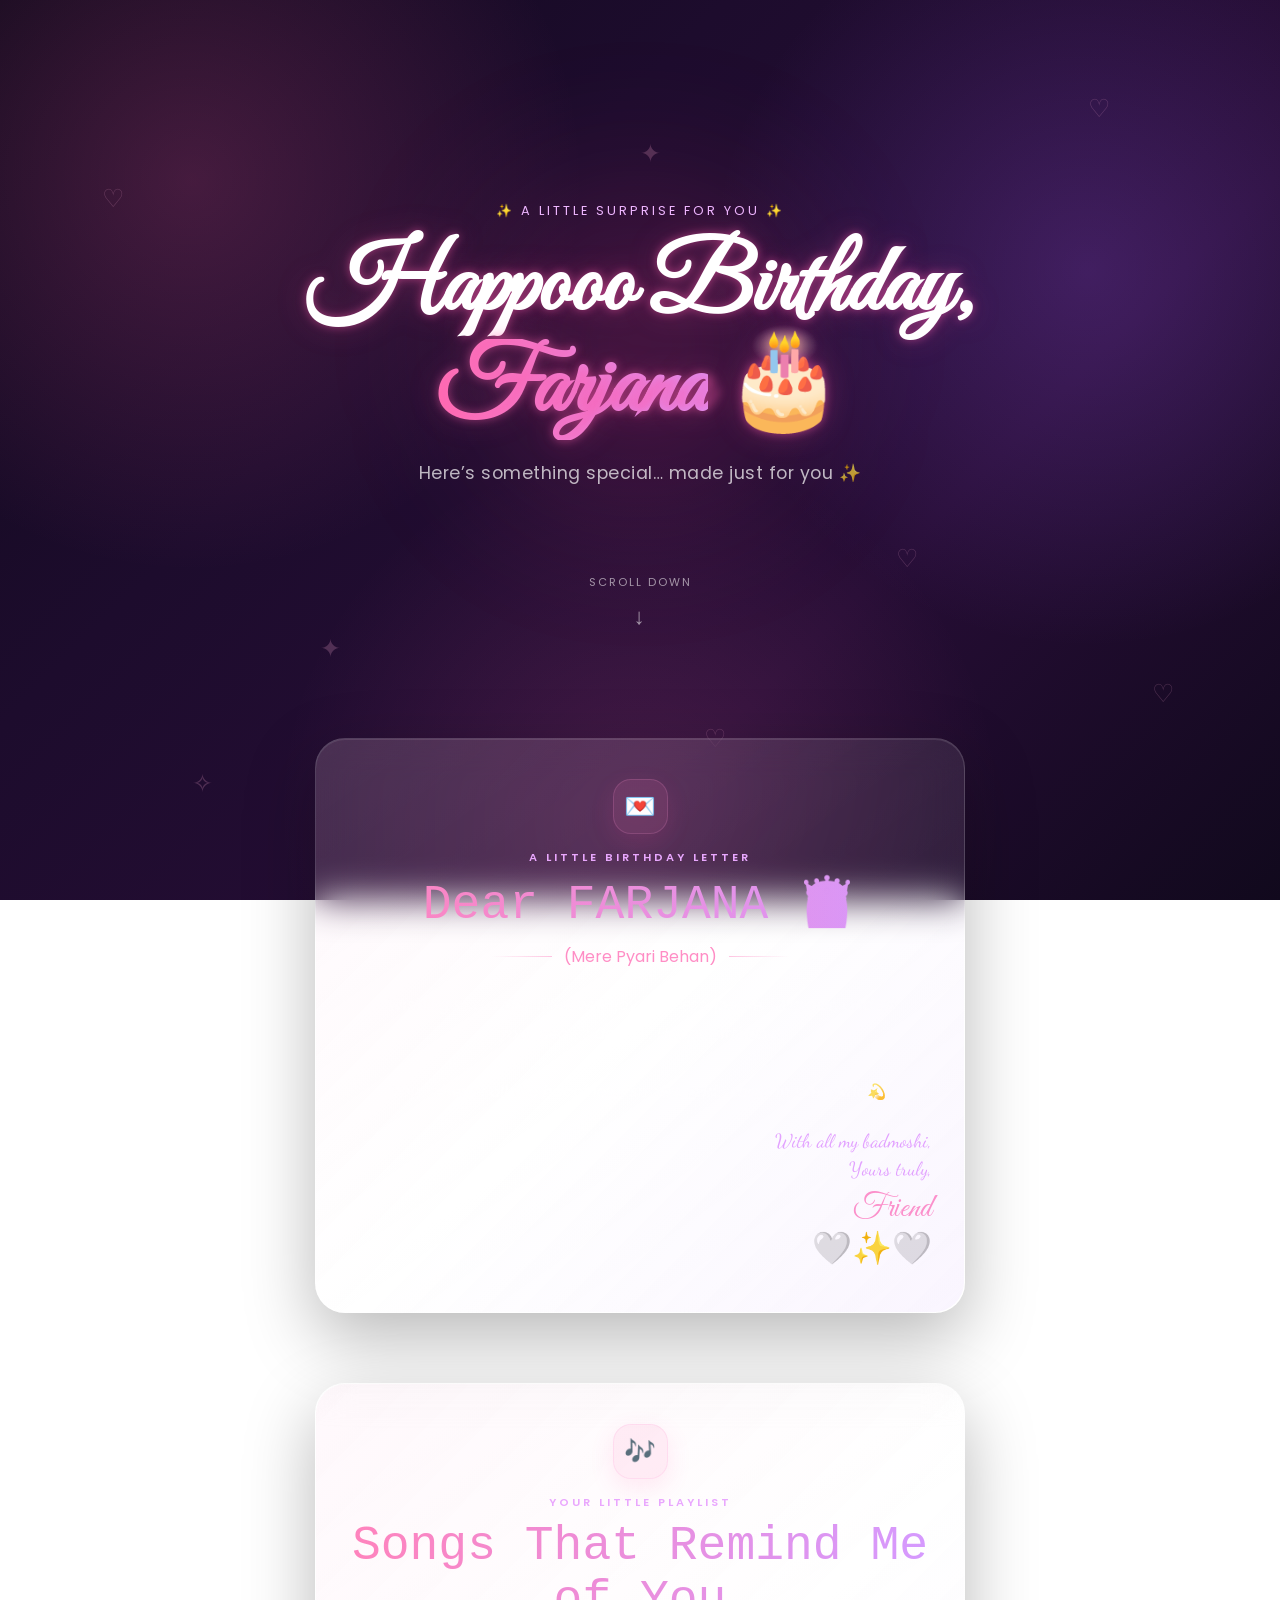
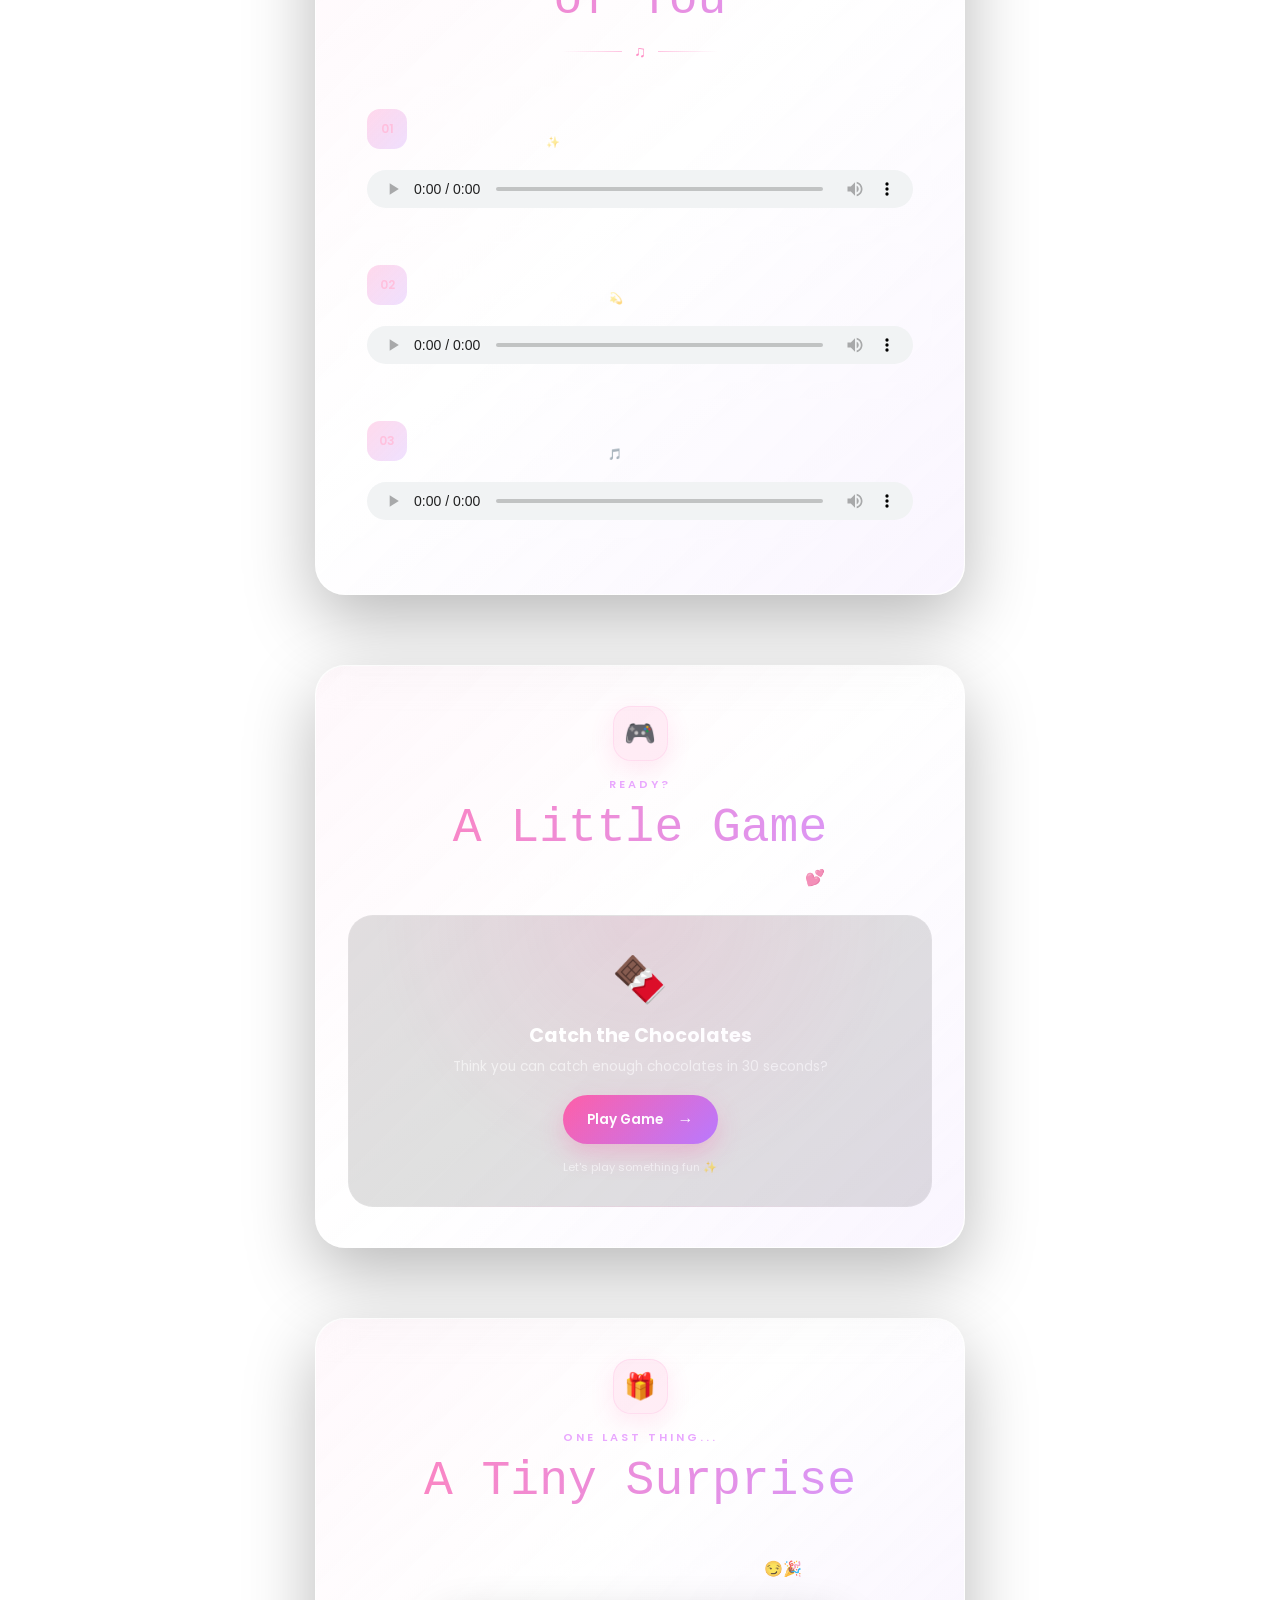
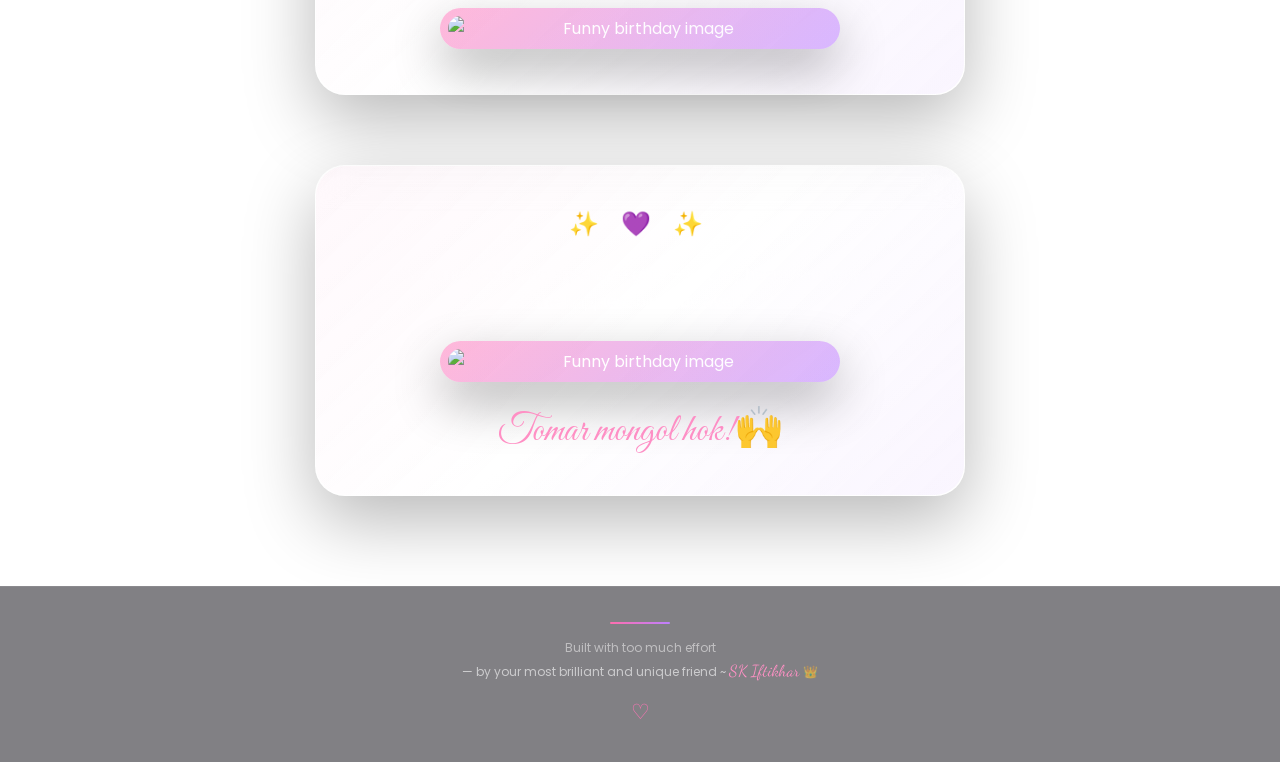
==== main.html @ 19178cad "Add files via upload" ====
<!DOCTYPE html>
<html lang="en">
<head>
    <meta charset="UTF-8" />
    <meta name="viewport" content="width=device-width, initial-scale=1.0" />

    <title>Happooo Birthday 🎂💖</title>

    <!-- Google Fonts -->
    <link rel="preconnect" href="https://fonts.googleapis.com">
    <link rel="preconnect" href="https://fonts.gstatic.com" crossorigin>

    <link href="https://fonts.googleapis.com/css2?family=Dancing+Script:wght@500;600;700&family=Great+Vibes&family=Pacifico&family=Poppins:wght@300;400;500;600;700&display=swap" rel="stylesheet">

    <link rel="stylesheet" href="main.css" />
</head>

<body>

    <!-- Floating background decorations -->
    <div class="background-hearts">
        <span>♡</span>
        <span>♡</span>
        <span>✦</span>
        <span>♡</span>
        <span>✦</span>
        <span>♡</span>
        <span>✧</span>
        <span>♡</span>
    </div>

    <div class="container">

        <!-- INTRO -->
        <section class="intro">

            <div class="intro-glow"></div>

            <p class="mini-title">✨ A little surprise for you ✨</p>

            <h1 class="title">
                Happooo Birthday,
                <span>Farjana</span> 🎂
            </h1>

            <p class="subtitle">
                Here’s something special… made just for you ✨
            </p>

            <div class="scroll-hint">
                <span>Scroll down</span>
                <div>↓</div>
            </div>

        </section>


        <!-- LETTER -->
        <section class="section fade letter-section">

            <div class="section-icon">💌</div>

            <p class="eyebrow">A little birthday letter</p>

            <h2>Dear FARJANA 👸</h2>

            <div class="divider">
                <span>(Mere Pyari Behan)</span>
            </div>

            <p class="message">
                "Wishing you a day filled with joy, success, peace, laughter, and all your
                heart's desires. Happy Birthday!<br><br>
                You deserve all the happiness, smiles, and magic in the world💫"
            </p>

            <p class="signature">
                With all my badmoshi,<br>
                Yours truly,
            </p>

            <p class="name">
                Friend
                <br>
                🤍✨🤍
            </p>

        </section>


        <!-- SONG PLAYLIST -->
        <section class="section fade">

            <div class="section-icon">🎶</div>

            <p class="eyebrow">Your little playlist</p>

            <h2>Songs That Remind Me of You</h2>

            <div class="divider">
                <span>♫</span>
            </div>


            <div class="song">

                <div class="song-number">01</div>

                <div class="song-info">
                    <p>Yaaron</p>
                    <span>A little melody for you ✨</span>
                </div>

                <audio controls>
                    <source src="audio/Yaaron.mp3" type="audio/mpeg">
                </audio>

            </div>


            <div class="song">

                <div class="song-number">02</div>

                <div class="song-info">
                    <p>Gilehriyan</p>
                    <span>A song which reminds me of you 💫</span>
                </div>

                <audio controls>
                    <source src="audio/Gilehriyan.mp3" type="audio/mpeg">
                </audio>

            </div>


            <div class="song">

                <div class="song-number">03</div>

                <div class="song-info">
                    <p>Friends</p>
                    <span>Because three is better than one 🎵</span>
                </div>

                <audio controls>
                    <source src="audio/Song.mp3" type="audio/mpeg">
                </audio>

            </div>

        </section>


        <!-- GAME -->
        <section class="section fade game-section">

            <div class="game-decoration">🎮</div>

            <p class="eyebrow">Ready?</p>

            <h2>A Little Game</h2>

            <p class="game-intro">
                Catch the Chocolates before time runs out! 💕
            </p>

            <div class="game-box">

                <div class="game-icon">🍫</div>

                <h3>Catch the Chocolates</h3>

                <p>
                    Think you can catch enough chocolates in 30 seconds?
                </p>

                <button type="button" id="openGame">
                    <span>Play Game</span>
                    <span class="button-arrow">→</span>
                </button>

                <p id="gameMsg">
                    Let's play something fun ✨
                </p>

            </div>

        </section>


        <!-- GAME MODAL -->
        <div id="gameModal" class="modal">

            <div class="modal-content">

                <button class="modal-close" id="gameClose">
                    ×
                </button>

                <div class="modal-icon">👾</div>

                <h3 id="gameTitle">
                    Catch the choco & Kitty! 
                </h3>

                <div class="game-stats">

                    <div class="stat">
                        <span>🍫</span>
                        <strong id="score">Chocolates Caught: 0</strong>
                    </div>

                    <div class="stat">
                        <span>⏱️</span>
                        <strong id="timer">Time Left: 30s</strong>
                    </div>

                </div>

                <div id="gameArea"></div>

                <button type="button" id="startBtn">
                    Start Game
                </button>

            </div>

        </div>


        <!-- COMPLETE MODAL -->
        <div id="completeModal" class="modal">

            <div class="modal-content complete">

                <div class="celebration">🎉</div>

                <h2>Game Complete!</h2>

                <div class="complete-divider">
                    ♡ ✦ ♡
                </div>

                <p>
                    Thank you for playing!<br><br>
                    I hope this little game made your birthday
                    a little more special. 👍
                </p>

                <button type="button" id="closeComplete">
                    Close ✨
                </button>

            </div>

        </div>


        <!-- FINAL NOTE -->
        <section class="section fade final-section">

            <div class="section-icon">🎁</div>

            <p class="eyebrow">One last thing...</p>

            <h2>A Tiny Surprise</h2>

            <p class="final-message">
                Yeah I am late… but nah…<br>
                I was making a whole website for you. 😏🎉
            </p>

            <div class="image-frame">
                <img src="assets/meme.jpg" alt="Funny birthday image">
            </div>

        </section>


        <!-- SECOND FINAL NOTE -->
        <section class="section fade final-section">

            <div class="sparkle-title">
                ✨ 💜 ✨
            </div>

            <p class="final-message">
                "No fancy words, no expensive gifts — just my heart,
                wishing you the happiest birthday ever."
            </p>

            <div class="image-frame">
                <img src="assets/meme2.jpg" alt="Funny birthday image">
            </div>

            <p class="love-text">
                Tomar mongol hok!🙌
            </p>

        </section>

    </div>


    <!-- FOOTER -->
    <footer class="footer">

        <div class="footer-line"></div>

        <p>
            Built with too much effort
        </p>

        <p class="footer-name">
            — by your most brilliant and unique friend ~
            <span>SK Iftikhar</span> 👑
        </p>

        <div class="footer-heart">
            ♡
        </div>

    </footer>


    <script src="main.js"></script>

</body>
</html>
---- main.css ----
/* =====================================================
   RESET
===================================================== */

* {
    margin: 0;
    padding: 0;
    box-sizing: border-box;
}

html {
    scroll-behavior: smooth;
}

body {
    min-height: 100vh;

    font-family: "Poppins", sans-serif;

    color: white;

    overflow-x: hidden;

    background:
        radial-gradient(
            circle at 15% 20%,
            rgba(255, 93, 164, 0.20),
            transparent 30%
        ),
        radial-gradient(
            circle at 85% 30%,
            rgba(166, 93, 255, 0.22),
            transparent 30%
        ),
        radial-gradient(
            circle at 50% 90%,
            rgba(255, 105, 180, 0.15),
            transparent 35%
        ),
        linear-gradient(
            135deg,
            #10091c,
            #1d0c2d,
            #260d35,
            #11091d
        );

    background-attachment: fixed;
}


/* =====================================================
   BACKGROUND DECORATIONS
===================================================== */

.background-hearts {
    position: fixed;
    inset: 0;

    pointer-events: none;

    overflow: hidden;

    z-index: 0;
}

.background-hearts span {
    position: absolute;

    color: rgba(255, 174, 216, 0.22);

    font-size: 25px;

    animation:
        floatingHeart 12s linear infinite;

    filter: blur(0.3px);
}

.background-hearts span:nth-child(1) {
    left: 8%;
    top: 20%;
    animation-delay: 0s;
}

.background-hearts span:nth-child(2) {
    left: 85%;
    top: 10%;
    animation-delay: 2s;
}

.background-hearts span:nth-child(3) {
    left: 25%;
    top: 70%;
    animation-delay: 4s;
}

.background-hearts span:nth-child(4) {
    left: 70%;
    top: 60%;
    animation-delay: 1s;
}

.background-hearts span:nth-child(5) {
    left: 50%;
    top: 15%;
    animation-delay: 5s;
}

.background-hearts span:nth-child(6) {
    left: 90%;
    top: 75%;
    animation-delay: 3s;
}

.background-hearts span:nth-child(7) {
    left: 15%;
    top: 85%;
    animation-delay: 6s;
}

.background-hearts span:nth-child(8) {
    left: 55%;
    top: 80%;
    animation-delay: 7s;
}

@keyframes floatingHeart {

    0% {
        transform: translateY(30px) rotate(0deg);
        opacity: 0;
    }

    20% {
        opacity: 1;
    }

    50% {
        transform: translateY(-40px) rotate(15deg);
    }

    100% {
        transform: translateY(-100px) rotate(-15deg);
        opacity: 0;
    }
}


/* =====================================================
   CONTAINER
===================================================== */

.container {
    position: relative;

    z-index: 1;

    width: 100%;

    max-width: 900px;

    margin: auto;

    padding: 20px;
}


/* =====================================================
   INTRO
===================================================== */

.intro {
    min-height: 72vh;

    display: flex;

    flex-direction: column;

    justify-content: center;

    align-items: center;

    text-align: center;

    position: relative;
}

.intro-glow {
    position: absolute;

    width: 300px;
    height: 300px;

    background: rgba(255, 67, 151, 0.18);

    filter: blur(80px);

    border-radius: 50%;

    animation: glowPulse 4s ease-in-out infinite;

    z-index: -1;
}

@keyframes glowPulse {

    0%,
    100% {
        transform: scale(0.9);
        opacity: 0.5;
    }

    50% {
        transform: scale(1.15);
        opacity: 1;
    }
}

.mini-title {
    font-size: 0.8rem;

    letter-spacing: 3px;

    text-transform: uppercase;

    color: #eeb6ff;

    margin-bottom: 18px;

    animation: fadeDown 1s ease forwards;
}

.title {
    font-family: "Great Vibes", cursive;

    font-size: clamp(3rem, 9vw, 6rem);

    line-height: 1.05;

    color: #fff;

    text-shadow:
        0 0 10px rgba(255, 91, 173, 0.5),
        0 0 30px rgba(255, 91, 173, 0.25);

    animation: titleAppear 1.3s ease forwards;
}

.title span {
    display: inline-block;

    background:
        linear-gradient(
            90deg,
            #ff72b6,
            #d89aff,
            #ff9bc9
        );

    background-size: 200% auto;

    background-clip: text;

    -webkit-background-clip: text;

    -webkit-text-fill-color: transparent;

    animation: gradientMove 4s linear infinite;
}

@keyframes gradientMove {

    to {
        background-position: 200% center;
    }
}

.subtitle {
    margin-top: 20px;

    font-size: clamp(0.9rem, 2vw, 1.1rem);

    color: rgba(255, 255, 255, 0.7);

    letter-spacing: 0.5px;

    animation: fadeUp 1.5s ease forwards;
}

.scroll-hint {
    position: absolute;

    bottom: 35px;

    color: rgba(255, 255, 255, 0.55);

    font-size: 0.7rem;

    letter-spacing: 2px;

    text-transform: uppercase;
}

.scroll-hint div {
    margin-top: 8px;

    font-size: 1.4rem;

    animation: scrollBounce 1.5s infinite;
}

@keyframes scrollBounce {

    0%,
    100% {
        transform: translateY(0);
    }

    50% {
        transform: translateY(8px);
    }
}


/* =====================================================
   SECTIONS
===================================================== */

.section {
    position: relative;

    max-width: 650px;

    margin: 70px auto;

    padding: 40px 32px;

    text-align: center;

    background:
        linear-gradient(
            145deg,
            rgba(255, 255, 255, 0.12),
            rgba(255, 255, 255, 0.045)
        );

    border: 1px solid rgba(255, 255, 255, 0.14);

    border-radius: 30px;

    box-shadow:
        0 25px 70px rgba(0, 0, 0, 0.28),
        inset 0 1px 0 rgba(255, 255, 255, 0.1);

    backdrop-filter: blur(18px);

    -webkit-backdrop-filter: blur(18px);

    opacity: 1;

    transform: translateY(0) scale(1);

    transition:
        opacity 1s ease,
        transform 1s cubic-bezier(0.2, 0.7, 0.2, 1);
}

.section.visible {
    opacity: 1;

    transform: translateY(0) scale(1);
}

.section::before {
    content: "";

    position: absolute;

    inset: 0;

    border-radius: inherit;

    background:
        linear-gradient(
            135deg,
            rgba(255, 137, 197, 0.06),
            transparent 50%,
            rgba(181, 116, 255, 0.07)
        );

    pointer-events: none;
}


/* =====================================================
   SECTION ICON
===================================================== */

.section-icon,
.game-decoration {
    width: 55px;
    height: 55px;

    margin: 0 auto 15px;

    display: flex;

    align-items: center;
    justify-content: center;

    border-radius: 18px;

    background:
        rgba(255, 115, 180, 0.12);

    border: 1px solid rgba(255, 150, 207, 0.18);

    font-size: 1.6rem;

    box-shadow:
        0 8px 25px rgba(255, 74, 158, 0.12);
}

.eyebrow {
    color: #e9a8ff !important;

    font-size: 0.7rem !important;

    text-transform: uppercase;

    letter-spacing: 3px;

    font-weight: 600;
}

.section h2 {
    margin-top: 8px;

    font-family: "jetbrains mono", monospace;

    font-size: clamp(2rem, 6vw, 3rem);

    font-weight: 500;

    background:
        linear-gradient(
            90deg,
            #ff83bc,
            #d59aff
        );

    background-clip: text;

    -webkit-background-clip: text;

    -webkit-text-fill-color: transparent;
}

.divider {
    display: flex;

    align-items: center;

    justify-content: center;

    gap: 12px;

    margin: 12px 0 22px;

    color: #ff8dc5;
}

.divider::before,
.divider::after {
    content: "";

    width: 60px;

    height: 1px;

    background:
        linear-gradient(
            90deg,
            transparent,
            rgba(255, 139, 197, 0.5)
        );
}

.divider::after {
    background:
        linear-gradient(
            90deg,
            rgba(255, 139, 197, 0.5),
            transparent
        );
}


/* =====================================================
   LETTER
===================================================== */

.message {
    color: rgba(255, 255, 255, 0.82) !important;

    font-size: 0.95rem !important;

    line-height: 1.9 !important;

    font-style: italic;

    margin: 20px auto;

    max-width: 520px;
}

.signature {
    color: #e4a3ff !important;

    font-family: "Dancing Script", cursive;

    font-size: 1.2rem !important;

    line-height: 1.5 !important;

    text-align: right;
}

.name {
    margin-top: 5px;

    font-family: "Great Vibes", cursive;

    font-size: 2rem !important;

    color: #ff91c8 !important;

    text-align: right;
}


/* =====================================================
   SONGS
===================================================== */

.song {
    display: grid;

    grid-template-columns: 45px 1fr;

    gap: 10px;

    align-items: center;

    text-align: left;

    margin: 15px 0;

    padding: 18px;

    border-radius: 20px;

    background:
        rgba(255, 255, 255, 0.065);

    border: 1px solid rgba(255, 255, 255, 0.08);

    transition:
        transform 0.3s ease,
        background 0.3s ease,
        border 0.3s ease;
}

.song:hover {
    transform: translateY(-4px);

    background:
        rgba(255, 255, 255, 0.1);

    border-color:
        rgba(255, 139, 197, 0.25);
}

.song-number {
    width: 40px;
    height: 40px;

    display: flex;

    justify-content: center;
    align-items: center;

    border-radius: 13px;

    background:
        linear-gradient(
            135deg,
            rgba(255, 105, 180, 0.25),
            rgba(176, 105, 255, 0.2)
        );

    color: #ffc1de;

    font-size: 0.75rem;

    font-weight: 600;
}

.song-info p {
    color: #fff !important;

    font-size: 0.95rem !important;

    font-weight: 600;

    margin: 0;
}

.song-info span {
    color: rgba(255, 255, 255, 0.5);

    font-size: 0.7rem;
}

audio {
    grid-column: 1 / -1;

    width: 100%;

    margin-top: 7px;

    height: 38px;
}


/* =====================================================
   GAME
===================================================== */

.game-intro {
    color: rgba(255, 255, 255, 0.65) !important;

    margin: 10px 0 25px;
}

.game-box {
    padding: 30px 20px;

    border-radius: 25px;

    background:
        radial-gradient(
            circle at top,
            rgba(255, 108, 181, 0.12),
            transparent 65%
        ),
        rgba(0, 0, 0, 0.12);

    border: 1px solid rgba(255, 255, 255, 0.08);
}

.game-icon {
    font-size: 2.8rem;

    margin-bottom: 8px;

    animation:
        cuteBounce 2s ease-in-out infinite;
}

@keyframes cuteBounce {

    0%,
    100% {
        transform: translateY(0) rotate(-4deg);
    }

    50% {
        transform: translateY(-7px) rotate(4deg);
    }
}

.game-box h3 {
    font-size: 1.2rem;

    color: white;

    margin-bottom: 7px;
}

.game-box > p {
    color: rgba(255, 255, 255, 0.6) !important;

    font-size: 0.85rem !important;
}

#openGame,
#startBtn,
.complete button {
    border: none;

    color: white;

    background:
        linear-gradient(
            135deg,
            #ff5fa7,
            #b979ff
        );

    padding: 12px 24px;

    border-radius: 50px;

    font-family: "Poppins", sans-serif;

    font-size: 0.85rem;

    font-weight: 600;

    cursor: pointer;

    box-shadow:
        0 10px 25px rgba(255, 79, 161, 0.25);

    transition:
        transform 0.3s ease,
        box-shadow 0.3s ease;
}

#openGame {
    margin-top: 18px;

    display: inline-flex;

    gap: 15px;

    align-items: center;
}

#openGame:hover,
#startBtn:hover,
.complete button:hover {
    transform: translateY(-3px);

    box-shadow:
        0 15px 35px rgba(255, 79, 161, 0.35);
}

.button-arrow {
    font-size: 1rem;
}

#gameMsg {
    margin-top: 15px !important;

    font-size: 0.7rem !important;
}


/* =====================================================
   MODAL
===================================================== */

.modal {
    display: none;

    position: fixed;

    inset: 0;

    z-index: 1000;

    justify-content: center;

    align-items: center;

    padding: 20px;

    background:
        rgba(8, 3, 15, 0.78);

    backdrop-filter: blur(12px);

    -webkit-backdrop-filter: blur(12px);
}

.modal-content {
    position: relative;

    width: min(95%, 500px);

    padding: 30px 25px;

    text-align: center;

    border-radius: 30px;

    background:
        linear-gradient(
            145deg,
            rgba(45, 20, 58, 0.97),
            rgba(25, 12, 36, 0.97)
        );

    border: 1px solid rgba(255, 174, 220, 0.2);

    box-shadow:
        0 30px 100px rgba(0, 0, 0, 0.6),
        0 0 50px rgba(255, 75, 164, 0.12);

    animation:
        modalPop 0.45s cubic-bezier(0.2, 0.8, 0.2, 1);
}

@keyframes modalPop {

    from {
        opacity: 0;

        transform:
            scale(0.85)
            translateY(25px);
    }

    to {
        opacity: 1;

        transform:
            scale(1)
            translateY(0);
    }
}

.modal-close {
    position: absolute;

    right: 15px;
    top: 12px;

    width: 35px;
    height: 35px;

    border: none;

    border-radius: 50%;

    background: rgba(255, 255, 255, 0.08);

    color: white;

    font-size: 1.4rem;

    cursor: pointer;

    transition: 0.3s;
}

.modal-close:hover {
    background: rgba(255, 105, 180, 0.25);

    transform: rotate(90deg);
}

.modal-icon {
    font-size: 2rem;

    margin-bottom: 5px;
}

.modal-content h3 {
    font-family: "Pacifico", cursive;

    font-size: 1.3rem;

    font-weight: 400;

    color: #ff91c5;

    margin-bottom: 18px;
}

.game-stats {
    display: flex;

    justify-content: center;

    gap: 12px;

    margin-bottom: 15px;
}

.stat {
    display: flex;

    align-items: center;

    gap: 6px;

    padding: 8px 12px;

    border-radius: 15px;

    background: rgba(255, 255, 255, 0.07);

    color: rgba(255, 255, 255, 0.75);

    font-size: 0.65rem;
}

.stat span {
    font-size: 0.9rem;
}

#gameArea {
    position: relative;

    width: 100%;

    height: 300px;

    overflow: hidden;

    border-radius: 20px;

    background:
        radial-gradient(
            circle at 50% 20%,
            rgba(255, 131, 194, 0.12),
            transparent 50%
        ),
        rgba(255, 255, 255, 0.04);

    border: 1px solid rgba(255, 255, 255, 0.1);

    box-shadow:
        inset 0 0 30px rgba(0, 0, 0, 0.2);

    margin-bottom: 20px;
}

.heart,
.kitty {
    position: absolute;

    cursor: pointer;

    user-select: none;

    animation:
        fall 3s linear forwards;

    transition: transform 0.15s ease;
}

.heart {
    font-size: 2rem;

    filter:
        drop-shadow(
            0 4px 7px
            rgba(255, 0, 100, 0.3)
        );
}

.heart:hover,
.kitty:hover {
    transform: scale(1.3);
}

.kitty {
    width: 60px;
    height: 60px;

    object-fit: cover;

    border-radius: 15px;
}

@keyframes fall {

    0% {
        top: -60px;

        opacity: 0;

        transform: rotate(-10deg);
    }

    10% {
        opacity: 1;
    }

    100% {
        top: 100%;

        opacity: 0;

        transform: rotate(20deg);
    }
}


/* =====================================================
   COMPLETE POPUP
===================================================== */

.complete {
    padding: 40px 30px;
}

.celebration {
    font-size: 3.5rem;

    animation:
        celebrationPop 0.7s ease;
}

@keyframes celebrationPop {

    0% {
        transform: scale(0);
    }

    70% {
        transform: scale(1.15);
    }

    100% {
        transform: scale(1);
    }
}

.complete h2 {
    font-family: "Great Vibes", cursive;

    font-size: 2.8rem;

    font-weight: 500;

    color: #ff8fc5;
}

.complete-divider {
    color: #d39aff;

    margin: 10px 0 20px;

    letter-spacing: 8px;
}

.complete p {
    color: rgba(255, 255, 255, 0.75);

    font-size: 0.9rem;

    line-height: 1.8;

    margin-bottom: 25px;
}


/* =====================================================
   FINAL SECTIONS
===================================================== */

.final-message {
    color: rgba(255, 255, 255, 0.8) !important;

    font-size: 0.95rem !important;

    line-height: 1.8 !important;

    margin: 20px auto;

    max-width: 500px;
}

.image-frame {
    margin: 25px auto 5px;

    padding: 8px;

    max-width: 400px;

    border-radius: 25px;

    background:
        linear-gradient(
            135deg,
            rgba(255, 115, 181, 0.5),
            rgba(180, 117, 255, 0.5)
        );

    box-shadow:
        0 20px 50px rgba(0, 0, 0, 0.3);
}

.image-frame img {
    display: block;

    width: 100%;

    max-width: 100%;

    border-radius: 18px;

    object-fit: cover;
}

.sparkle-title {
    font-size: 1.5rem;

    margin-bottom: 15px;

    letter-spacing: 8px;
}

.love-text {
    margin-top: 22px;

    font-family: "Great Vibes", cursive;

    font-size: 2.4rem !important;

    color: #ff8fc4 !important;
}


/* =====================================================
   FOOTER
===================================================== */

.footer {
    position: relative;

    z-index: 2;

    text-align: center;

    padding: 35px 20px;

    background:
        rgba(5, 2, 10, 0.5);

    border-top:
        1px solid rgba(255, 255, 255, 0.08);

    backdrop-filter: blur(10px);

    color: rgba(255, 255, 255, 0.5);

    font-size: 0.75rem;
}

.footer-line {
    width: 60px;

    height: 2px;

    margin: 0 auto 15px;

    border-radius: 5px;

    background:
        linear-gradient(
            90deg,
            #ff6eae,
            #bd80ff
        );
}

.footer p {
    margin: 4px 0;
}

.footer-name {
    color: rgba(255, 255, 255, 0.6);
}

.footer span {
    color: #ff91c5;

    font-family: "Dancing Script", cursive;

    font-size: 1rem;
}

.footer-heart {
    margin-top: 15px;

    color: #ff75b6;

    font-size: 1.3rem;

    animation:
        heartBeat 1.5s infinite;
}

@keyframes heartBeat {

    0%,
    100% {
        transform: scale(1);
    }

    50% {
        transform: scale(1.2);
    }
}


/* =====================================================
   GENERAL ANIMATIONS
===================================================== */

@keyframes fadeDown {

    from {
        opacity: 0;

        transform: translateY(-20px);
    }

    to {
        opacity: 1;

        transform: translateY(0);
    }
}

@keyframes fadeUp {

    from {
        opacity: 0;

        transform: translateY(20px);
    }

    to {
        opacity: 1;

        transform: translateY(0);
    }
}

@keyframes titleAppear {

    from {
        opacity: 0;

        transform: scale(0.9);
    }

    to {
        opacity: 1;

        transform: scale(1);
    }
}


/* =====================================================
   CONFETTI
===================================================== */

.confetti {
    position: absolute;

    width: 8px;

    height: 12px;

    top: -20px;

    border-radius: 2px;

    animation:
        confettiFall 4s ease-in forwards;
}

@keyframes confettiFall {

    0% {
        transform:
            translateY(0)
            rotate(0deg);

        opacity: 1;
    }

    100% {
        transform:
            translateY(600px)
            rotate(720deg);

        opacity: 0;
    }
}


/* =====================================================
   MOBILE
===================================================== */

@media (max-width: 600px) {

    .container {
        padding: 12px;
    }

    .intro {
        min-height: 85vh;
    }

    .title {
        font-size: clamp(2.8rem, 14vw, 4.5rem);
    }

    .subtitle {
        font-size: 0.85rem;
    }

    .section {
        margin: 45px auto;

        padding: 30px 20px;

        border-radius: 25px;
    }

    .section h2 {
        font-size: 2.2rem;
    }

    .message {
        font-size: 0.88rem !important;
    }

    .song {
        padding: 14px;
    }

    #gameArea {
        height: 270px;
    }

    .modal-content {
        padding: 25px 16px;
    }

    .game-stats {
        flex-direction: column;

        align-items: stretch;
    }

    .stat {
        justify-content: center;
    }

    .complete h2 {
        font-size: 2.5rem;
    }

    .footer {
        font-size: 0.68rem;
    }
}


/* =====================================================
   REDUCED MOTION
===================================================== */

@media (prefers-reduced-motion: reduce) {

    *,
    *::before,
    *::after {
        animation-duration: 0.01ms !important;

        animation-iteration-count: 1 !important;

        scroll-behavior: auto !important;

        transition-duration: 0.01ms !important;
    }
}
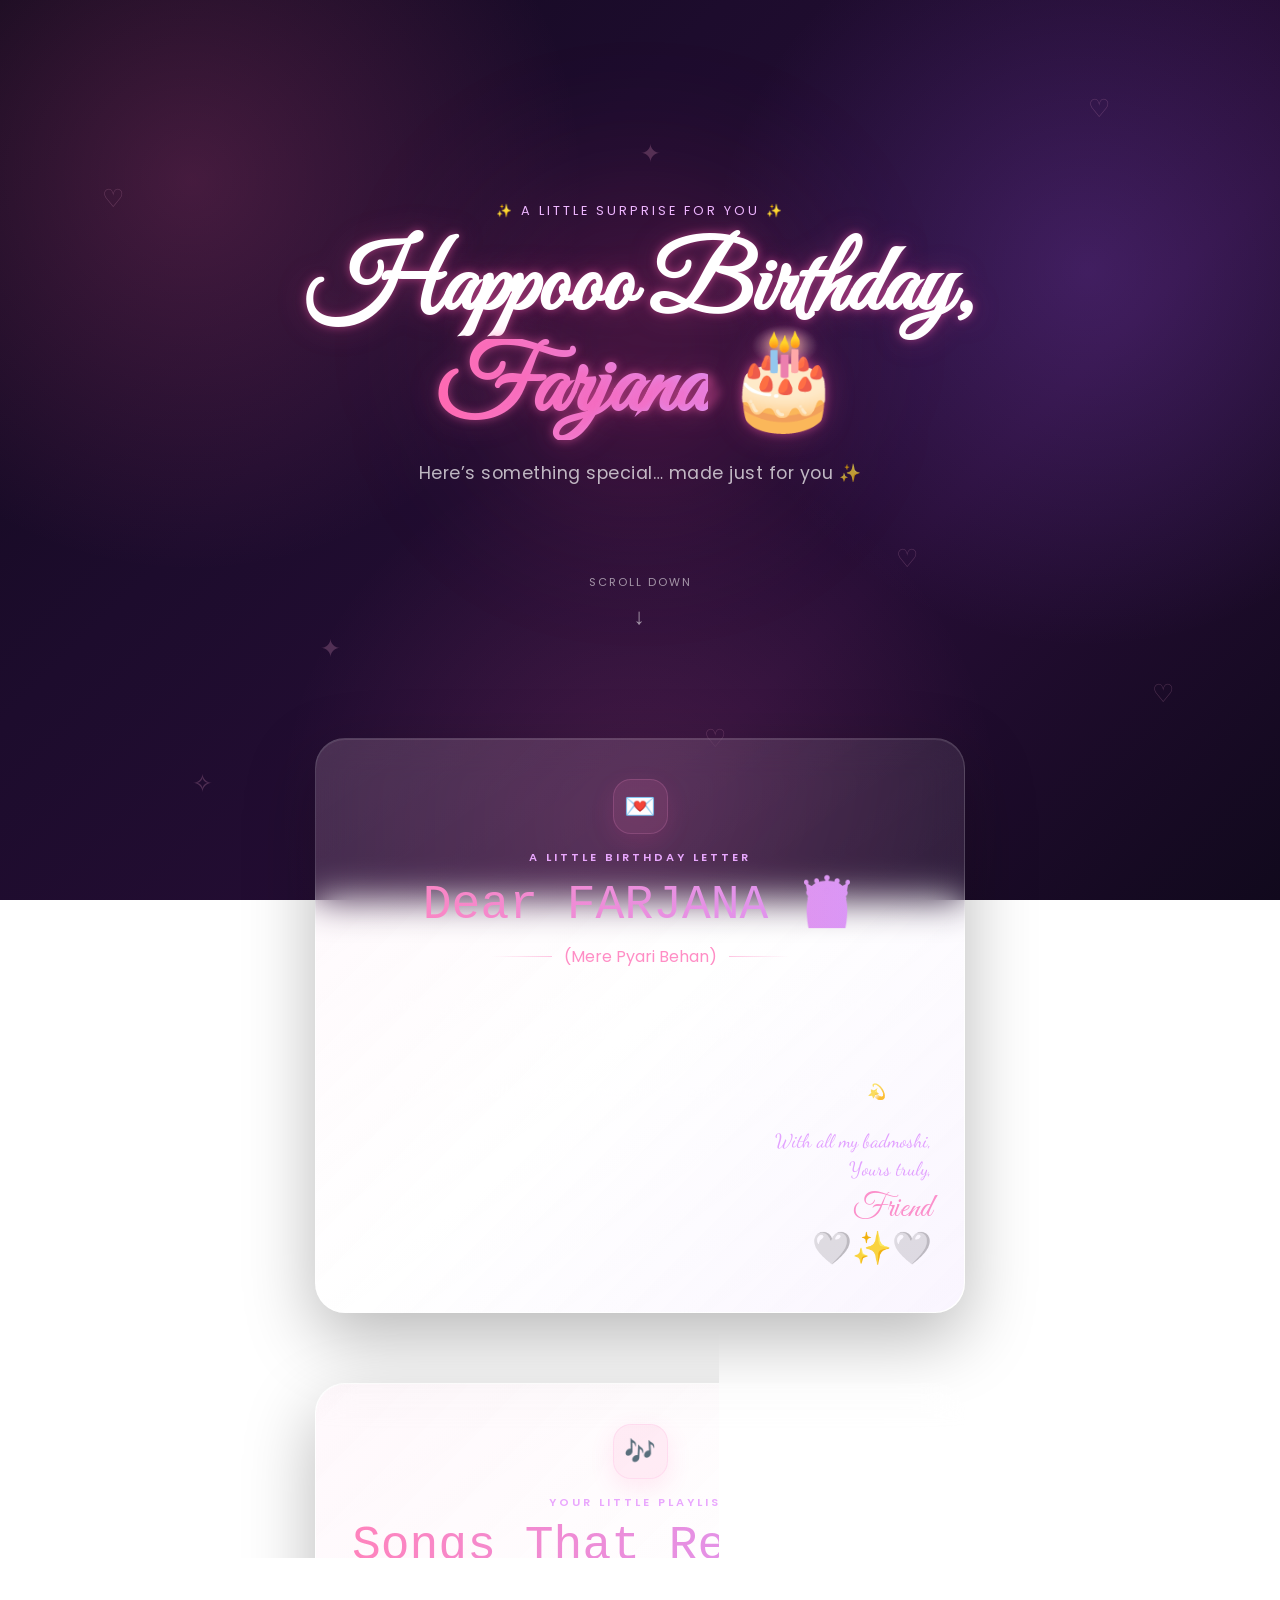
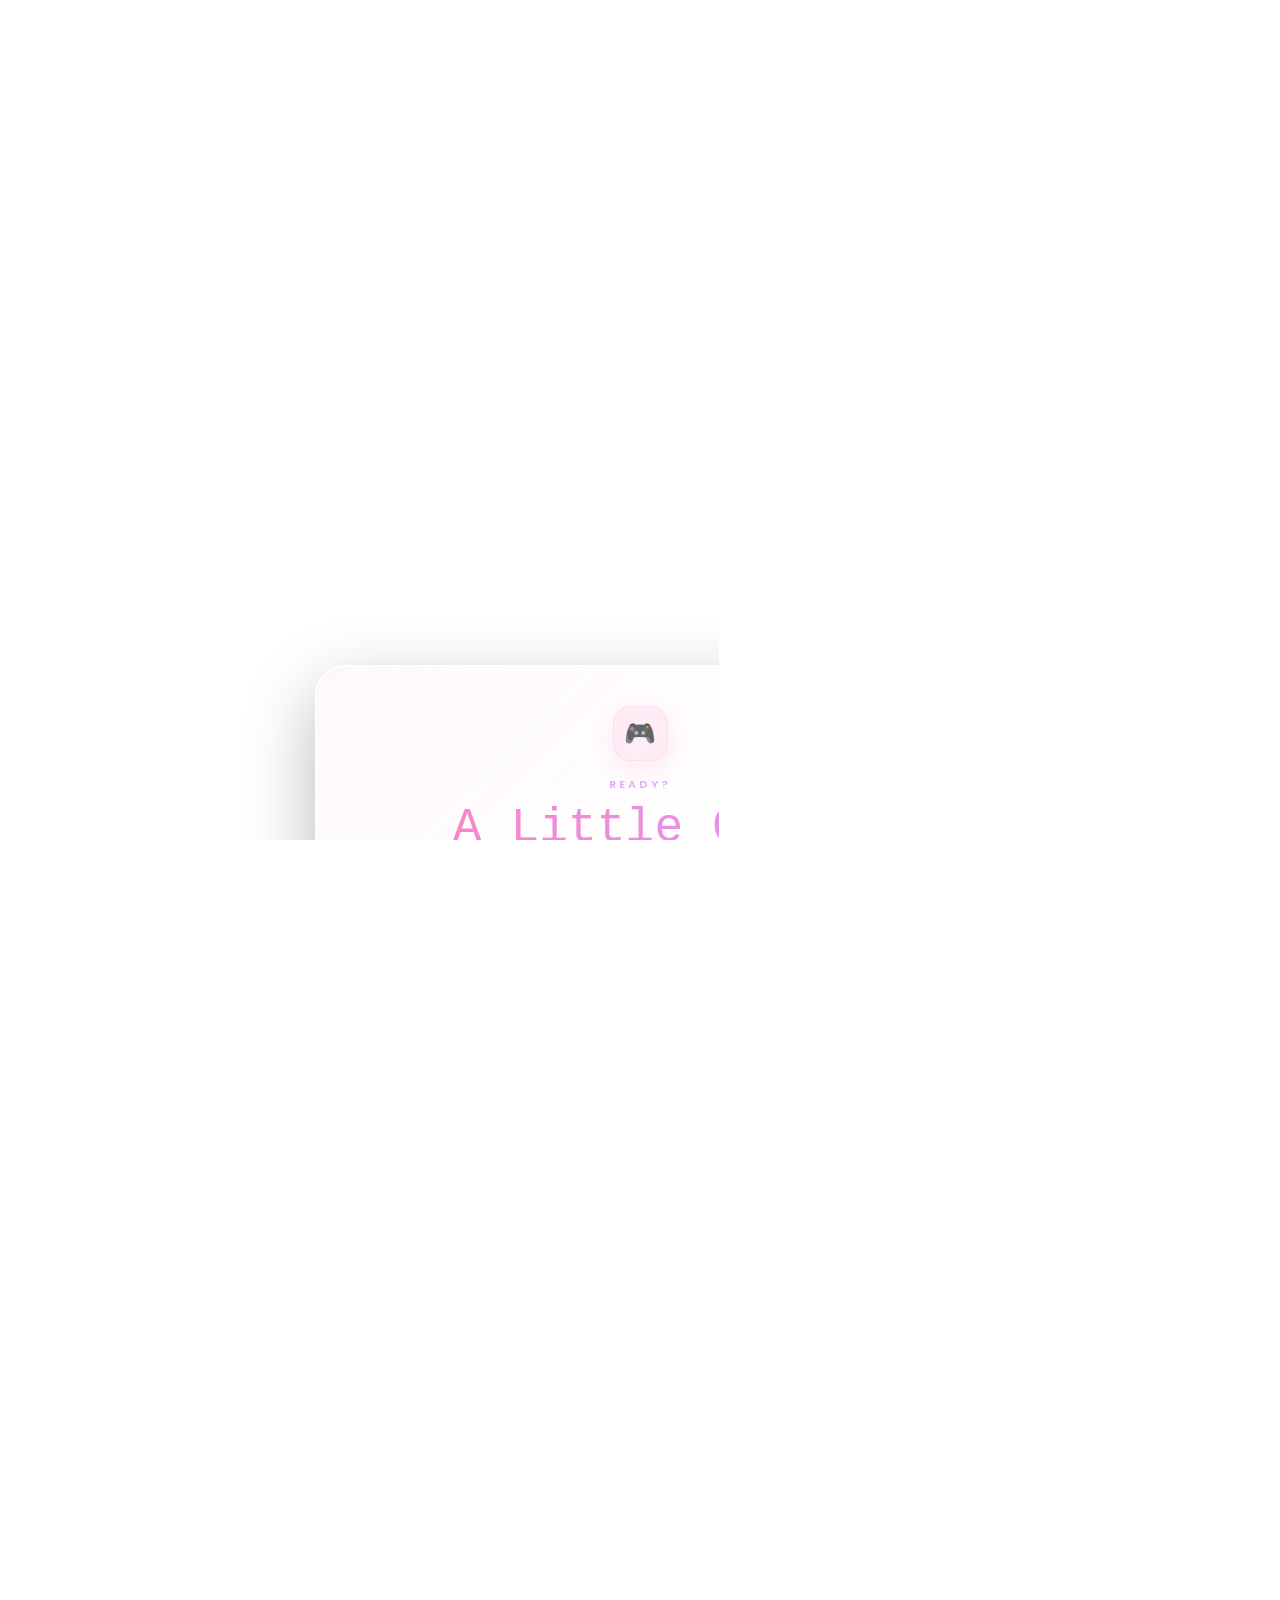
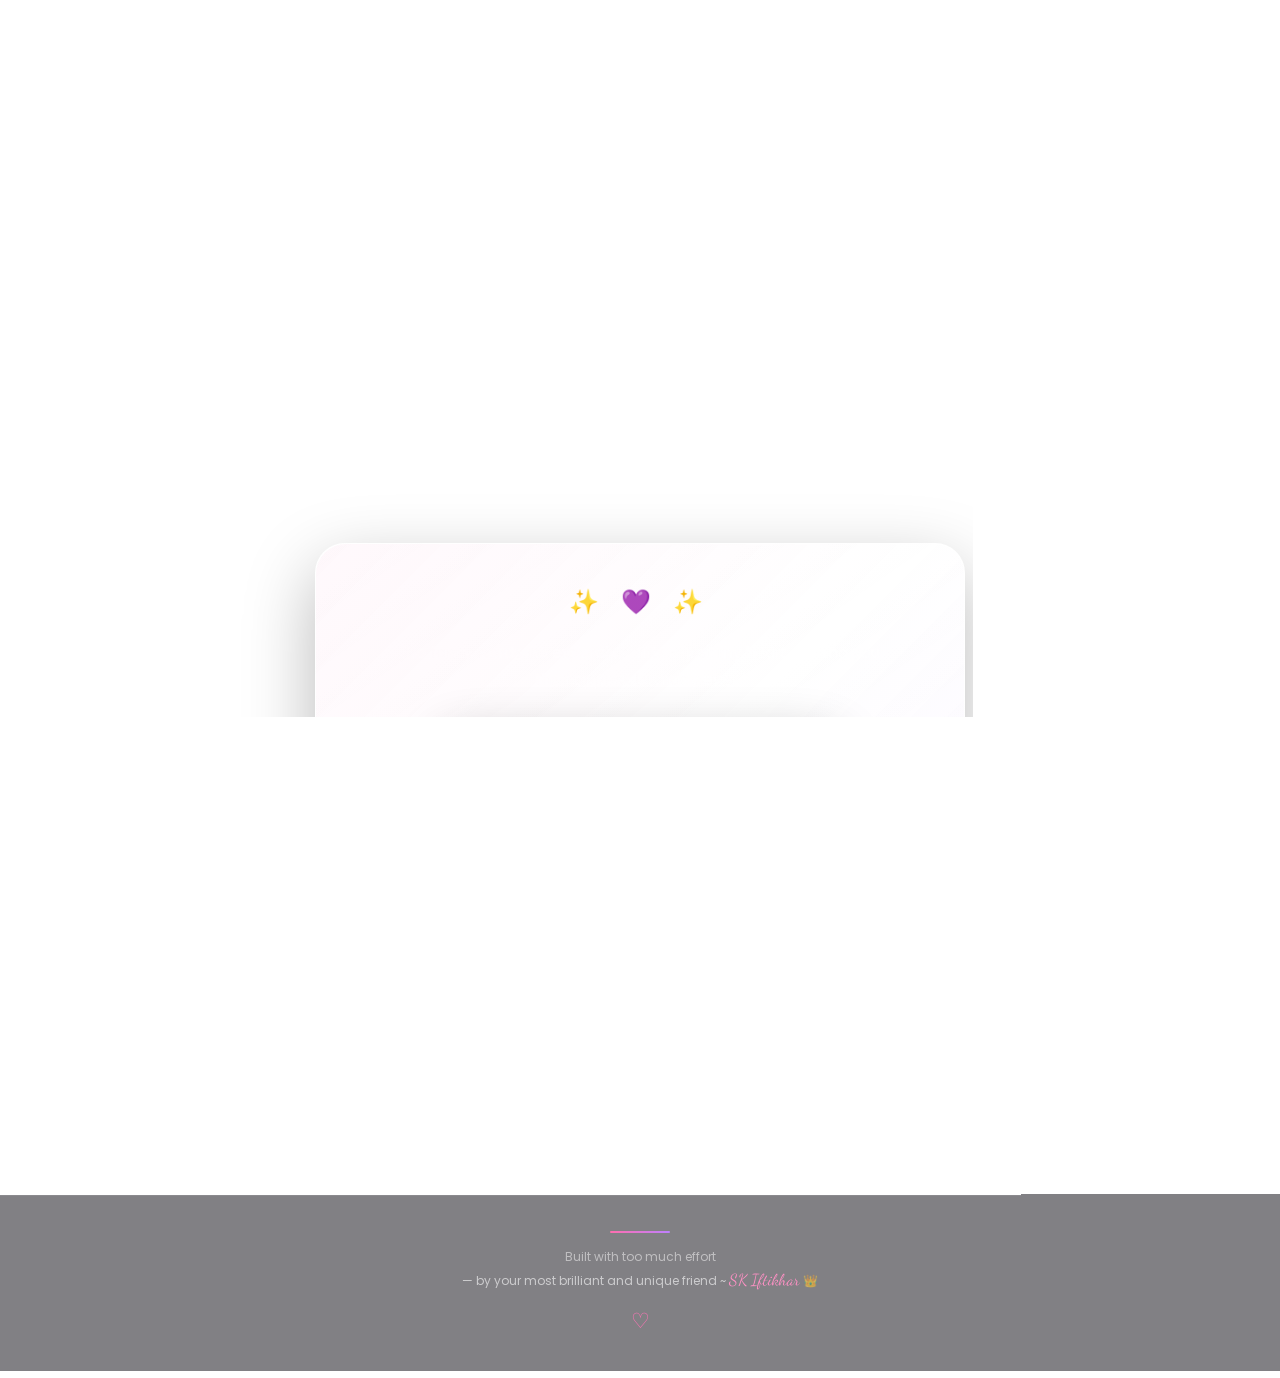
==== commit 3d405fdd: "Fix HTML formatting and ensure proper structure" ====
--- a/main.html
+++ b/main.html
@@ -128,7 +128,7 @@
                 </div>
 
                 <audio controls>
-                    <source src="audio/Gilehriyan.mp3" type="audio/mpeg">
+                    <source src="audio/gilehriyan.mp3" type="audio/mpeg">
                 </audio>
 
             </div>
@@ -144,7 +144,7 @@
                 </div>
 
                 <audio controls>
-                    <source src="audio/Song.mp3" type="audio/mpeg">
+                    <source src="audio/song.mp3" type="audio/mpeg">
                 </audio>
 
             </div>
@@ -327,4 +327,4 @@
     <script src="main.js"></script>
 
 </body>
-</html>+</html>
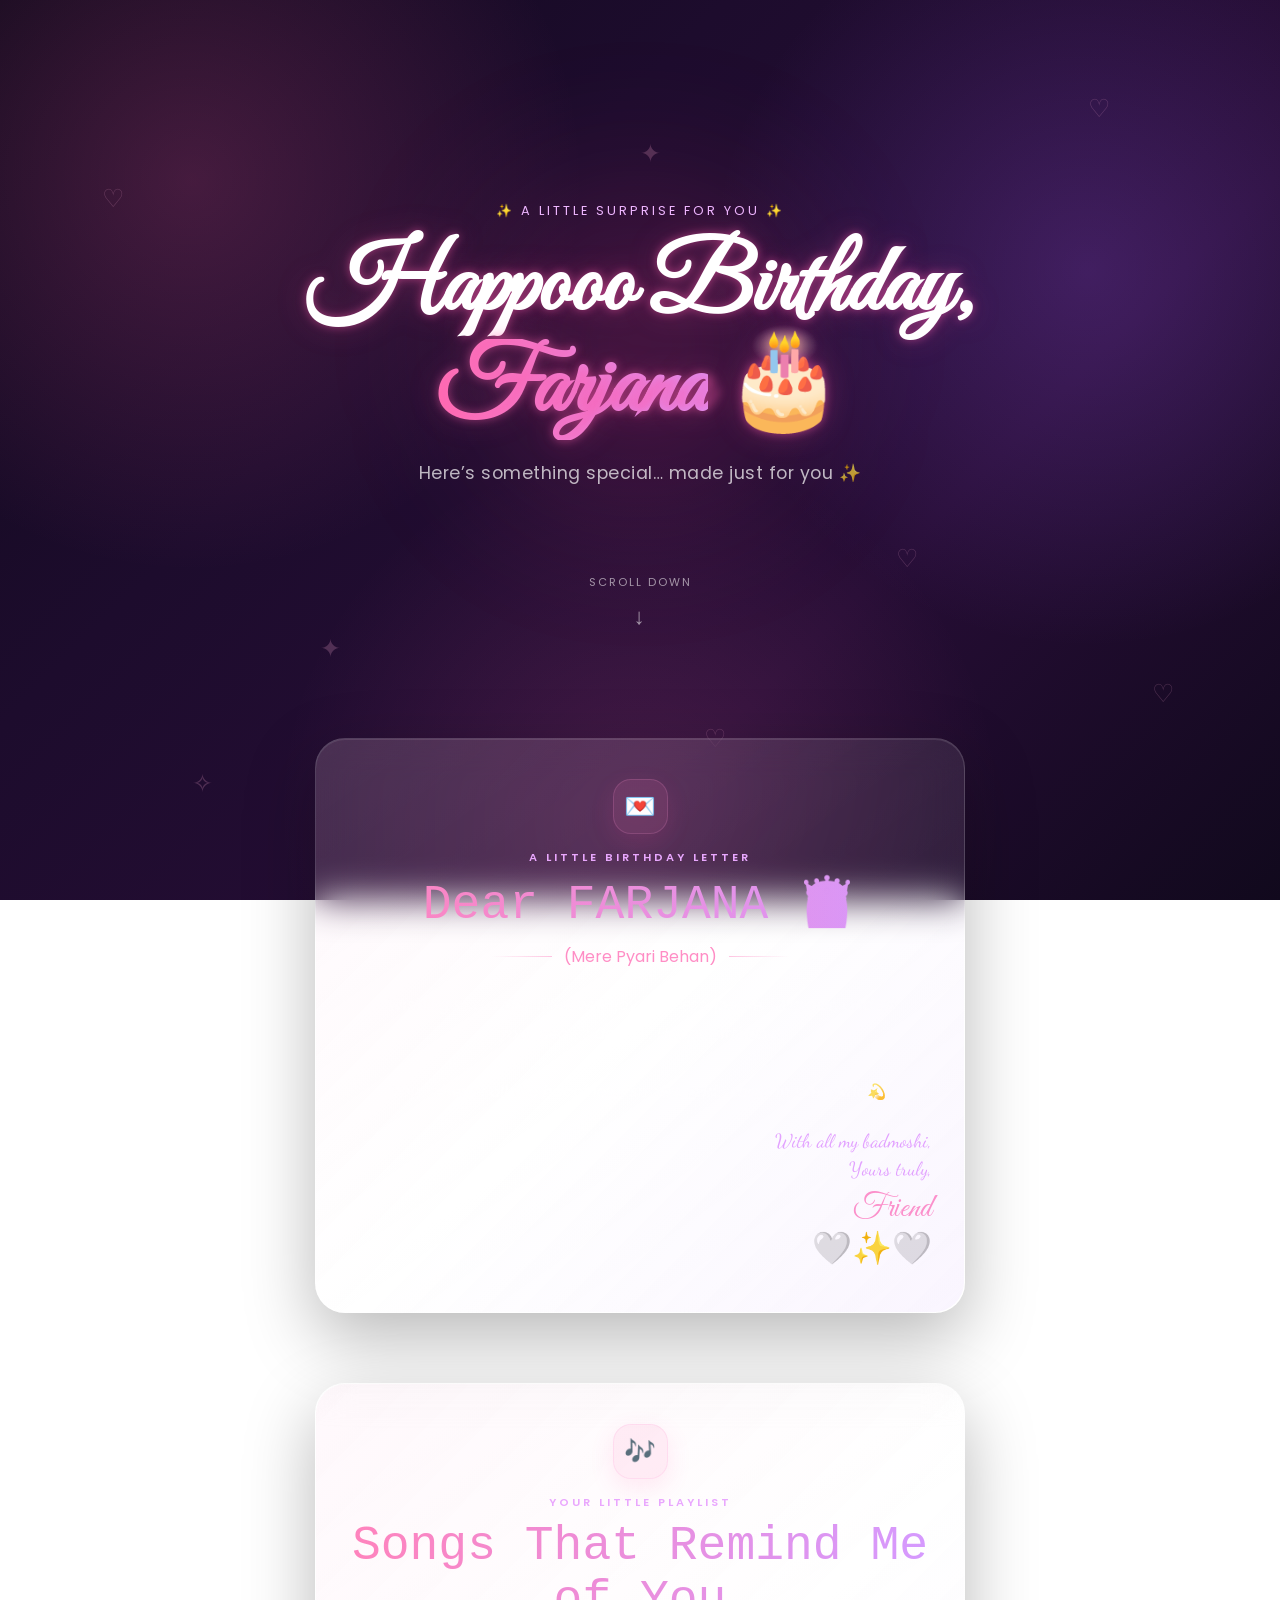
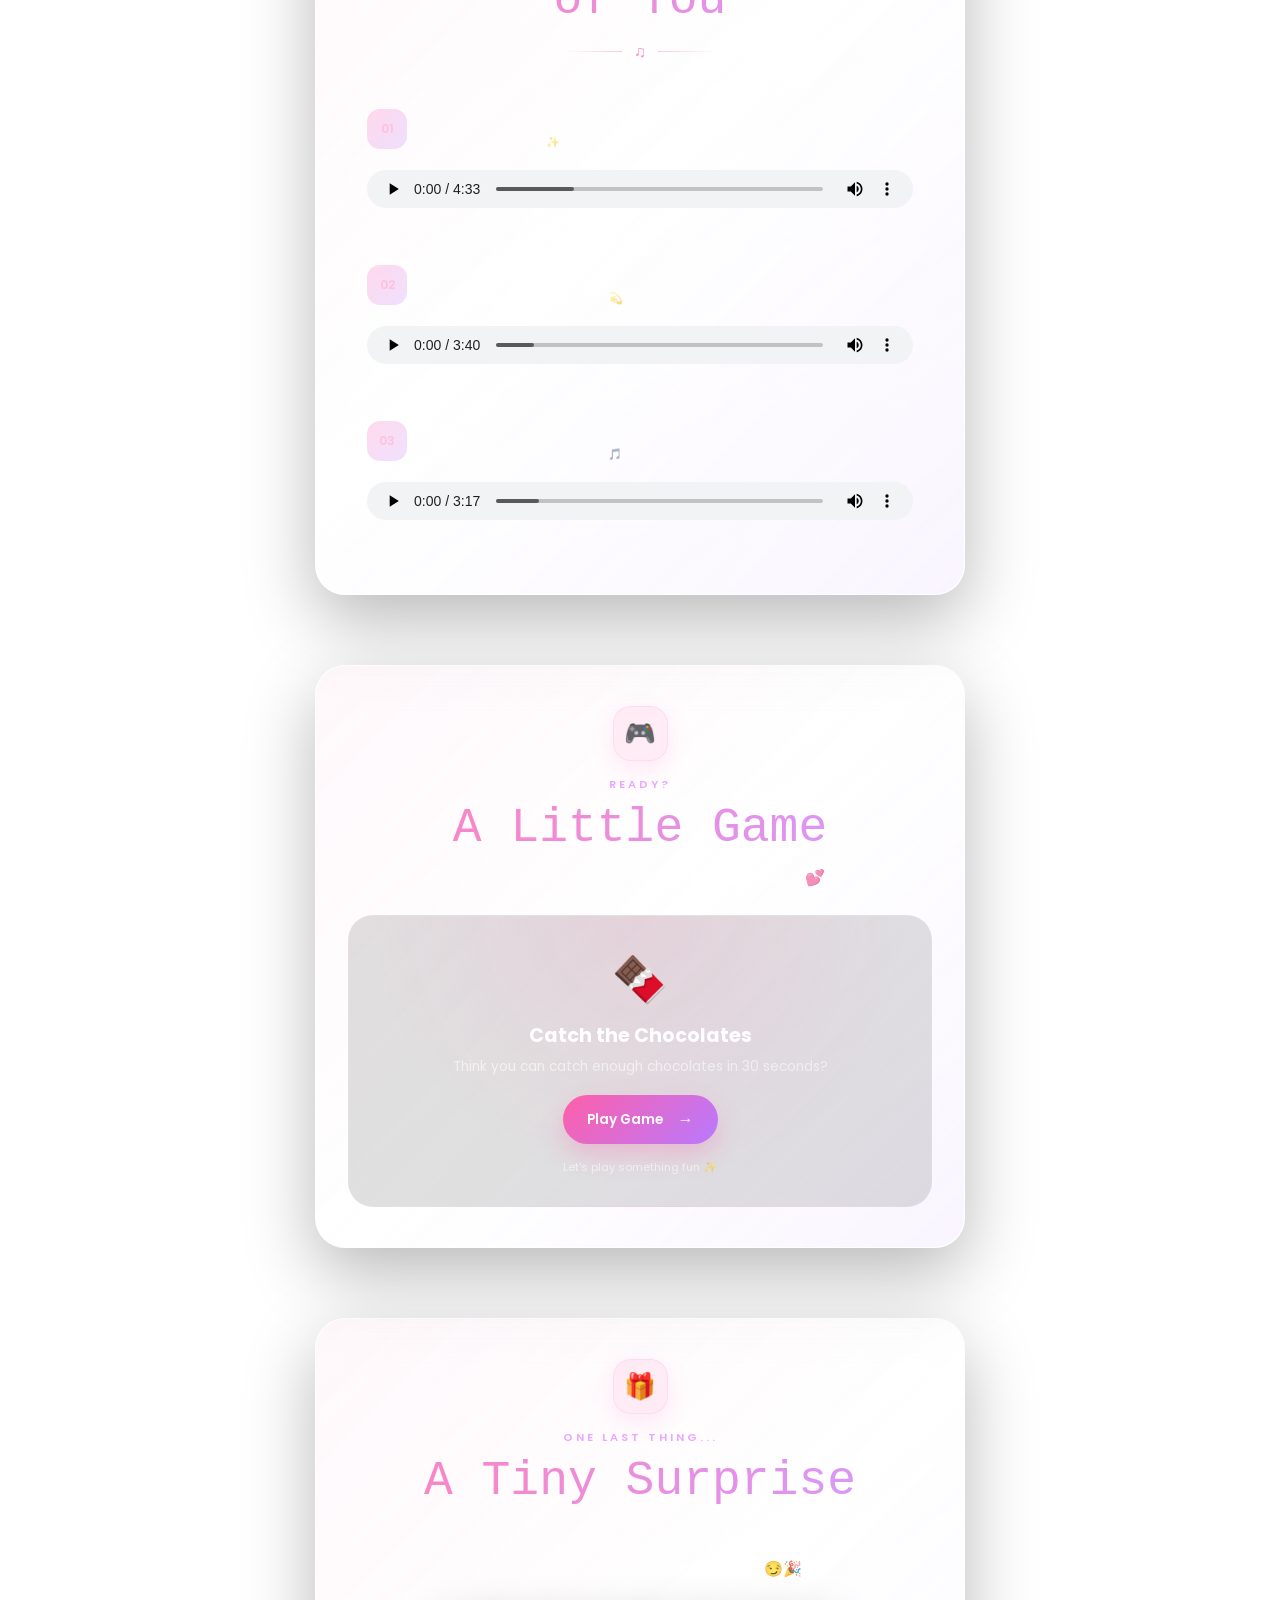
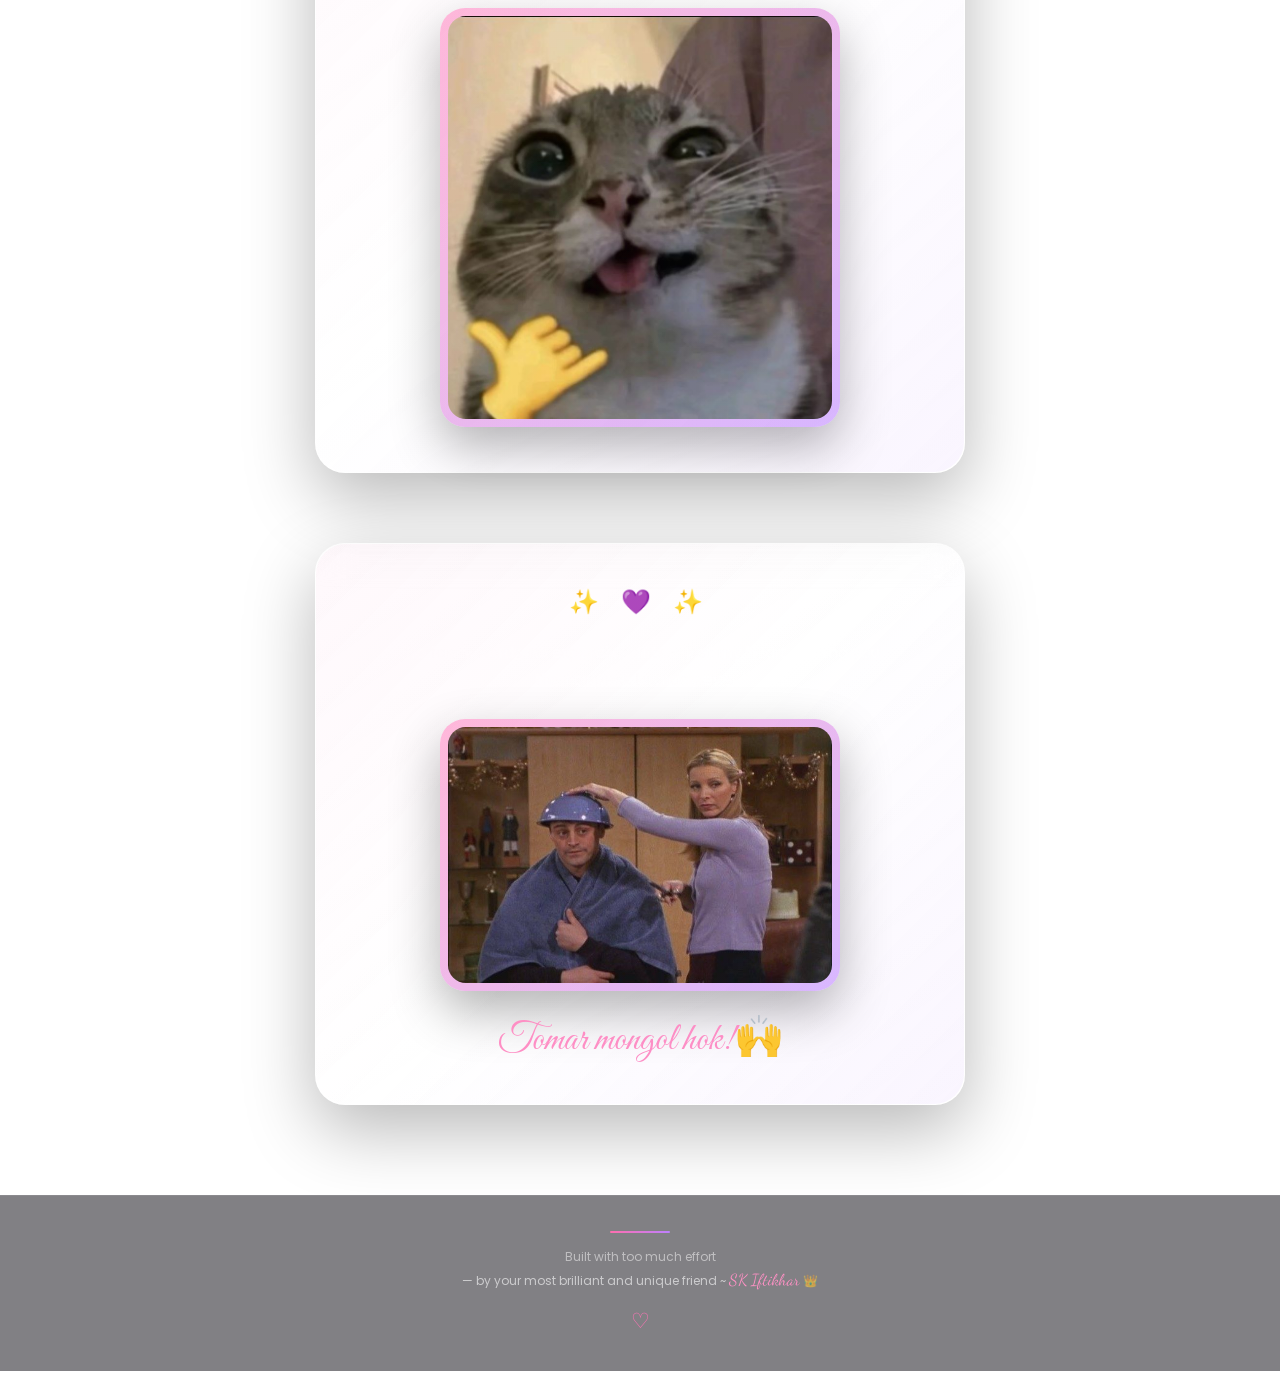
==== commit e8c9df89: "Restore main.html with original content" ====
--- a/main.html
+++ b/main.html
@@ -112,7 +112,7 @@
                 </div>
 
                 <audio controls>
-                    <source src="audio/Yaaron.mp3" type="audio/mpeg">
+                    <source src="Yaaron.mp3" type="audio/mpeg">
                 </audio>
 
             </div>
@@ -128,7 +128,7 @@
                 </div>
 
                 <audio controls>
-                    <source src="audio/gilehriyan.mp3" type="audio/mpeg">
+                    <source src="gilehriyan.mp3" type="audio/mpeg">
                 </audio>
 
             </div>
@@ -144,7 +144,7 @@
                 </div>
 
                 <audio controls>
-                    <source src="audio/song.mp3" type="audio/mpeg">
+                    <source src="song.mp3" type="audio/mpeg">
                 </audio>
 
             </div>
